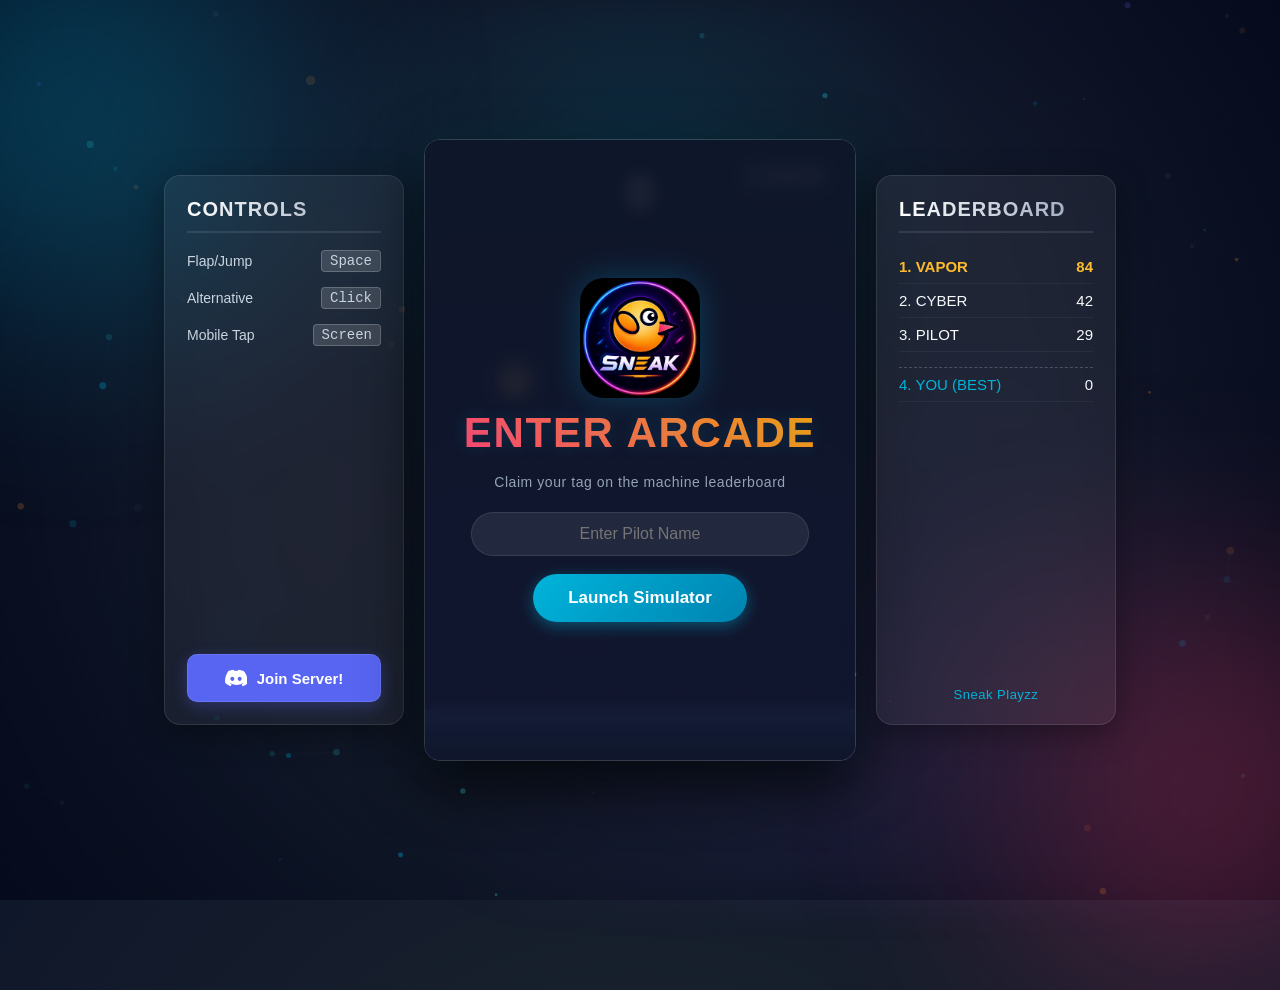
==== flappybird.html @ 42dae25a "Initial site upload" ====
<!DOCTYPE html>
<html lang="en">
<head>
    <meta charset="UTF-8">
    <meta name="viewport" content="width=device-width, initial-scale=1.0, maximum-scale=1.0, user-scalable=no">
    <title> Sneak Flappy Bird </title>
    <link rel="icon" type="image/png" href="assets/favicon.png">
    <link rel="shortcut icon" href="favicon.ico">
    <link rel="stylesheet" href="particleBackground.css">
    <link rel="stylesheet" href="styles.css">
    <style>
        :root {
            --glass-bg: rgba(255, 255, 255, 0.06);
            --glass-border: rgba(255, 255, 255, 0.1);
            --neon-blue: #00b4db;
            --neon-pink: #ff416c;
            --discord-color: #5865F2;
        }

        body {
            margin: 0;
            padding: 0;
            background: radial-gradient(circle at center, #1e272e 0%, #0f172a 100%);
            display: flex;
            justify-content: center;
            align-items: center;
            min-height: 100vh;
            font-family: 'Segoe UI', Tahoma, Geneva, Verdana, sans-serif;
            overflow-x: hidden;
            overflow-y: auto;
            color: #f8fafc;
            box-sizing: border-box;
        }

        /* Ambient glowing background shapes */
        .bg-glow {
            position: absolute;
            width: 400px;
            height: 400px;
            filter: blur(120px);
            opacity: 0.3;
            z-index: 1;
            border-radius: 50%;
            pointer-events: none;
        }
        .bg-glow.left { top: -10%; left: -10%; background: var(--neon-blue); }
        .bg-glow.right { bottom: -10%; right: -10%; background: var(--neon-pink); }

        /* Responsive Dashboard Wrap */
        #appWrapper {
            display: flex;
            flex-direction: row;
            align-items: center;
            justify-content: center;
            gap: 20px;
            z-index: 2;
            padding: 20px;
            width: 100%;
            max-width: 1100px;
            box-sizing: border-box;
        }

        /* Glassmorphic Side Panels */
        .glass-panel {
            width: 240px;
            height: 550px;
            background: var(--glass-bg);
            backdrop-filter: blur(16px);
            -webkit-backdrop-filter: blur(16px);
            border: 1px solid var(--glass-border);
            border-radius: 16px;
            padding: 22px;
            box-shadow: 0 8px 32px 0 rgba(0, 0, 0, 0.37);
            display: flex;
            flex-direction: column;
            justify-content: space-between;
            box-sizing: border-box;
            transition: order 0.3s ease;
        }

        .glass-panel h2 {
            margin-top: 0;
            font-size: 20px;
            letter-spacing: 1px;
            background: linear-gradient(to right, #fff, #94a3b8);
            background-clip: text;
            -webkit-background-clip: text;
            -webkit-text-fill-color: transparent;
            border-bottom: 2px solid var(--glass-border);
            padding-bottom: 10px;
        }

        .shortcut-list {
            list-style: none;
            padding: 0;
            margin: 0;
        }

        .shortcut-list li {
            margin-bottom: 15px;
            font-size: 14px;
            color: #cbd5e1;
            display: flex;
            justify-content: space-between;
            align-items: center;
        }

        .shortcut-list kbd {
            background: rgba(255,255,255,0.15);
            padding: 2px 8px;
            border-radius: 4px;
            font-family: monospace;
            border: 1px solid rgba(255,255,255,0.2);
        }

        /* Discord Button Styling */
        .discord-btn {
            display: flex;
            align-items: center;
            justify-content: center;
            gap: 10px;
            background: var(--discord-color);
            color: white;
            text-decoration: none;
            font-weight: bold;
            font-size: 15px;
            padding: 12px;
            border-radius: 10px;
            transition: all 0.2s ease-in-out;
            box-shadow: 0 4px 15px rgba(88, 101, 242, 0.3);
            border: 1px solid rgba(255, 255, 255, 0.1);
        }

        .discord-btn:hover {
            transform: translateY(-2px);
            box-shadow: 0 6px 20px rgba(88, 101, 242, 0.5);
            filter: brightness(1.1);
        }

        .discord-btn:active {
            transform: translateY(1px);
        }

        .discord-icon {
            width: 22px;
            height: 22px;
            fill: currentColor;
        }

        /* Leaderboard items styling */
        .leaderboard-item {
            display: flex;
            justify-content: space-between;
            padding: 8px 0;
            border-bottom: 1px solid rgba(255,255,255,0.05);
            font-size: 15px;
        }
        .rank-1 { color: #fdbb2d; font-weight: bold; }

        /* Main Game Wrapper */
        #gameContainer {
            position: relative;
            box-shadow: 0 20px 60px rgba(0, 0, 0, 0.8), 0 0 40px rgba(0, 180, 219, 0.1);
            border-radius: 16px;
            overflow: hidden;
            border: 1px solid rgba(255, 255, 255, 0.15);
            width: 100%;
            max-width: 430px;
            aspect-ratio: 430 / 620;
        }

        canvas {
            display: block;
            width: 100%;
            height: 100%;
            background: linear-gradient(to bottom, #0f172a, #1e1b4b, #2e1065);
        }

        #scoreBoard {
            position: absolute;
            top: 25px;
            left: 50%;
            transform: translateX(-50%);
            color: white;
            font-size: 46px;
            font-weight: 900;
            text-shadow: 0 4px 12px rgba(0,0,0,0.6);
            z-index: 10;
        }

        /* Sound Button Container Overlay */
        #audioToggle {
            position: absolute;
            top: 20px;
            right: 20px;
            z-index: 12;
            background: rgba(255,255,255,0.1);
            border: 1px solid rgba(255,255,255,0.2);
            backdrop-filter: blur(5px);
            color: white;
            padding: 8px 12px;
            border-radius: 20px;
            cursor: pointer;
            font-size: 12px;
            font-weight: bold;
            display: flex;
            align-items: center;
            gap: 5px;
            transition: all 0.2s;
        }
        #audioToggle:hover { background: rgba(255,255,255,0.2); }

        /* Shared Screen Layout Components */
        .overlay-screen {
            position: absolute;
            top: 0;
            left: 0;
            width: 100%;
            height: 100%;
            background: rgba(15, 23, 42, 0.9);
            backdrop-filter: blur(8px);
            -webkit-backdrop-filter: blur(8px);
            z-index: 20;
            display: flex;
            flex-direction: column;
            justify-content: center;
            align-items: center;
            padding: 30px;
            box-sizing: border-box;
            text-align: center;
        }

        #gameOverScreen { display: none; }

        .overlay-screen h1 {
            font-size: 42px;
            margin: 0 0 10px 0;
            background: linear-gradient(45deg, var(--neon-pink), #f59e0b);
            background-clip: text;
            -webkit-background-clip: text;
            -webkit-text-fill-color: transparent;
            font-weight: 800;
        }

        .gate-input {
            background: rgba(255, 255, 255, 0.08);
            border: 1px solid var(--glass-border);
            padding: 12px 20px;
            border-radius: 25px;
            color: white;
            font-size: 16px;
            outline: none;
            margin-bottom: 18px;
            text-align: center;
            width: 80%;
            transition: border-color 0.2s;
        }
        .gate-input:focus {
            border-color: var(--neon-blue);
        }

        .arcade-btn {
            padding: 14px 35px;
            font-size: 17px;
            background: linear-gradient(135deg, var(--neon-blue), #0083b0);
            color: white;
            border: none;
            border-radius: 30px;
            cursor: pointer;
            font-weight: bold;
            box-shadow: 0 4px 15px rgba(0, 180, 219, 0.4);
            transition: transform 0.2s, box-shadow 0.2s;
        }
        .arcade-btn:hover { 
            transform: translateY(-2px); 
            box-shadow: 0 6px 20px rgba(0, 180, 219, 0.6);
        }
        .arcade-btn:active { transform: translateY(1px); }

        /* Responsive Mobile Breakpoints */
        @media (max-width: 950px) {
            #appWrapper {
                flex-direction: column;
                height: auto;
                align-items: center;
                padding: 10px;
            }
            #gameContainer {
                order: 1;
                max-width: 95vw;
                width: 100%;
            }
            .glass-panel {
                order: 2;
                width: 100%;
                max-width: 430px;
                height: auto;
                gap: 20px;
            }
            .glass-panel h2 {
                margin-bottom: 10px;
            }
        }
    </style>
</head>
<body>

    <div class="bg-glow left"></div>
    <div class="bg-glow right"></div>

    <div id="appWrapper">
        <div class="glass-panel">
            <div>
                <h2>CONTROLS</h2>
                <ul class="shortcut-list">
                    <li>Flap/Jump <kbd>Space</kbd></li>
                    <li>Alternative <kbd>Click</kbd></li>
                    <li>Mobile Tap <kbd>Screen</kbd></li>
                </ul>
            </div>
            
            <a href="https://discord.gg/Hb5ZTJkREE" target="_blank" class="discord-btn">
                <svg class="discord-icon" viewBox="0 0 127.14 96.36" xmlns="http://www.w3.org/2000/svg">
                    <path d="M107.7,8.07A105.15,105.15,0,0,0,77.26,0a77.19,77.19,0,0,0-3.3,6.83A96.67,96.67,0,0,0,53.22,6.83,77.19,77.19,0,0,0,49.88,0,105.15,105.15,0,0,0,19.44,8.07C3.66,31.58-1.86,54.65,1,77.53A105.73,105.73,0,0,0,32,96.36a74.37,74.37,0,0,0,6.71-11,68.6,68.6,0,0,1-10.57-5.12c.9-.65,1.76-1.34,2.58-2a75.58,75.58,0,0,0,72.9,0c.82.71,1.68,1.4,2.58,2a68.43,68.43,0,0,1-10.57,5.12,77.72,77.72,0,0,0,6.71,11,105.54,105.54,0,0,0,31.06-18.83C130.63,48.22,124.75,25.4,107.7,8.07ZM42.45,65.69C36.18,65.69,31,60,31,53S36.18,40.36,42.45,40.36,53.83,46,53.83,53,48.72,65.69,42.45,65.69Zm42.24,0C78.41,65.69,73.24,60,73.24,53S78.41,40.36,84.69,40.36,96.07,46,96.07,53,91,65.69,84.69,65.69Z"/>
                </svg>
                Join Server!
            </a>
        </div>

        <div id="gameContainer">
            <div id="gateScreen" class="overlay-screen">
                <header class="brand-hero" aria-label="Site brand">
                    <img class="brand-logo" src="assets/logo.png" alt="Sneak Flappy Bird logo" width="120" height="120" loading="eager">
                    <h1 class="brand-title">ENTER ARCADE</h1>
                    <p class="brand-subtitle">Claim your tag on the machine leaderboard</p>
                </header>
                <input type="text" id="playerNameInput" class="gate-input" placeholder="Enter Pilot Name" maxlength="10">
                <button class="arcade-btn" onclick="registerUser()">Launch Simulator</button>
            </div>

            <div id="gameOverScreen" class="overlay-screen">
                <h1>GAME OVER</h1>
                <p id="runSummaryText" style="color:#94a3b8; margin-bottom:20px; font-size: 15px;"></p>
                <button class="arcade-btn" id="restartBtn" onclick="resetGame()">Play Again</button>
            </div>

            <button id="audioToggle" onclick="toggleMute(event)">🔊 Audio On</button>
            <div id="scoreBoard">0</div>
            <canvas id="gameCanvas" width="430" height="620"></canvas>
        </div>

        <div class="glass-panel">
            <div>
                <h2>LEADERBOARD</h2>
                <div id="leaderboardListing">
                    <div class="leaderboard-item rank-1"><span>1. VAPOR</span><span>84</span></div>
                    <div class="leaderboard-item"><span>2. CYBER</span><span>42</span></div>
                    <div class="leaderboard-item"><span>3. PILOT</span><span>29</span></div>
                </div>
                <div class="leaderboard-item" id="playerBestRow" style="margin-top: 15px; border-top: 1px dashed rgba(255,255,255,0.2);">
                    <span id="localProfileName" style="color: var(--neon-blue);">4. YOU (BEST)</span><span id="bestScoreText">0</span>
                </div>
            </div>
            <div style="text-align: center; font-size: 13px; color: var(--neon-blue); letter-spacing: 0.5px;" id="sysStatusNode">
                Sneak Playzz
            </div>
        </div>
    </div>

    <script src="particleBackground.js"></script>
    <script>
        const canvas = document.getElementById("gameCanvas");
        const ctx = canvas.getContext("2d");
        const scoreBoard = document.getElementById("scoreBoard");
        const gameOverScreen = document.getElementById("gameOverScreen");
        const gateScreen = document.getElementById("gateScreen");
        const bestScoreText = document.getElementById("bestScoreText");
        const localProfileName = document.getElementById("localProfileName");
        const runSummaryText = document.getElementById("runSummaryText");

        // CLOUD LEADERBOARD CONFIG
        const LEADERBOARD_API_URL = "https://api.jsonbin.io/v3/b/6a5b9db0f5f4af5e29a1028c";
        const LEADERBOARD_API_KEY = "$2a$10$KERegVrvMbXZyPPWSlQdGuGZecTV4iZdWMMesr.3PvCdQwcXDiRtC";
        const LEADERBOARD_WRITE_METHOD = "PUT";
        const LEADERBOARD_STORAGE_KEY = "flappyBirdLocalLeaderboard";
        const FALLBACK_LEADERBOARD = [
            { name: "VAPOR", score: 84, timestamp: Date.now() - 86400000 },
            { name: "CYBER", score: 42, timestamp: Date.now() - 172800000 },
            { name: "PILOT", score: 29, timestamp: Date.now() - 259200000 }
        ];

        function buildLeaderboardHeaders(extraHeaders = {}) {
            const headers = {
                "Content-Type": "application/json",
                ...extraHeaders
            };

            if (LEADERBOARD_API_KEY) {
                headers["X-Master-Key"] = LEADERBOARD_API_KEY;
            }

            return headers;
        }

        function readLocalLeaderboard() {
            try {
                const saved = localStorage.getItem(LEADERBOARD_STORAGE_KEY);
                if (!saved) return FALLBACK_LEADERBOARD;

                const parsed = JSON.parse(saved);
                if (Array.isArray(parsed)) {
                    return parsed.filter(Boolean).map((entry) => ({
                        name: String(entry.name || "PILOT").slice(0, 12).toUpperCase(),
                        score: Number(entry.score) || 0,
                        timestamp: Number(entry.timestamp) || Date.now()
                    }));
                }
            } catch (error) {
                console.warn("Leaderboard local cache unavailable:", error);
            }

            return FALLBACK_LEADERBOARD;
        }

        function normalizeLeaderboardPayload(payload) {
            if (Array.isArray(payload)) return payload;
            if (payload && Array.isArray(payload.record)) return payload.record;
            if (payload && Array.isArray(payload.data)) return payload.data;
            if (payload && Array.isArray(payload.value)) return payload.value;
            return [];
        }

        function sortAndLimitLeaderboard(records) {
            return records
                .filter((entry) => entry && typeof entry === "object" && Number.isFinite(Number(entry.score)))
                .map((entry) => ({
                    name: String(entry.name || "PILOT").slice(0, 12).toUpperCase(),
                    score: Number(entry.score),
                    timestamp: Number(entry.timestamp) || Date.now()
                }))
                .sort((a, b) => b.score - a.score || a.timestamp - b.timestamp)
                .slice(0, 5);
        }

        function renderLeaderboardUI(scores) {
            const leaderboardContainer = document.getElementById("leaderboardListing");
            if (!leaderboardContainer) return;

            leaderboardContainer.innerHTML = "";
            const safeScores = Array.isArray(scores) && scores.length > 0 ? scores : readLocalLeaderboard();

            safeScores.forEach((entry, index) => {
                const row = document.createElement("div");
                row.className = `leaderboard-item${index === 0 ? " rank-1" : ""}`;
                row.innerHTML = `<span>${index + 1}. ${entry.name}</span><span>${entry.score}</span>`;
                leaderboardContainer.appendChild(row);
            });

            if (!safeScores.length) {
                const row = document.createElement("div");
                row.className = "leaderboard-item";
                row.innerHTML = `<span>Awaiting scores</span><span>—</span>`;
                leaderboardContainer.appendChild(row);
            }
        }

        async function fetchGlobalLeaderboard() {
            try {
                const response = await fetch(LEADERBOARD_API_URL, {
                    method: "GET",
                    headers: buildLeaderboardHeaders()
                });

                if (!response.ok) throw new Error(`Leaderboard fetch failed: ${response.status}`);

                const payload = await response.json();
                const records = normalizeLeaderboardPayload(payload);
                const rankedScores = sortAndLimitLeaderboard(records);

                localStorage.setItem(LEADERBOARD_STORAGE_KEY, JSON.stringify(rankedScores));
                renderLeaderboardUI(rankedScores);
            } catch (error) {
                console.warn("Cloud leaderboard unavailable, using fallback:", error);
                const fallbackScores = readLocalLeaderboard();
                renderLeaderboardUI(fallbackScores);
            }
        }

        async function submitScoreToGlobal(playerName, finalScore) {
            if (finalScore <= 0) return;

            const safeName = String(playerName || "PILOT").trim().toUpperCase();
            const newEntry = {
                name: safeName.slice(0, 12),
                score: Math.max(0, Math.floor(finalScore)),
                timestamp: Date.now()
            };

            try {
                const response = await fetch(LEADERBOARD_API_URL, {
                    method: "GET",
                    headers: buildLeaderboardHeaders()
                });

                if (!response.ok) throw new Error(`Read failed: ${response.status}`);

                const payload = await response.json();
                const existing = normalizeLeaderboardPayload(payload);
                const merged = sortAndLimitLeaderboard([...existing, newEntry]);

                const writeResponse = await fetch(LEADERBOARD_API_URL, {
                    method: LEADERBOARD_WRITE_METHOD,
                    headers: buildLeaderboardHeaders(),
                    body: JSON.stringify(merged)
                });

                if (!writeResponse.ok) throw new Error(`Write failed: ${writeResponse.status}`);

                localStorage.setItem(LEADERBOARD_STORAGE_KEY, JSON.stringify(merged));
                await fetchGlobalLeaderboard();
            } catch (error) {
                console.warn("Could not sync score to cloud leaderboard:", error);
                const fallbackScores = sortAndLimitLeaderboard([...readLocalLeaderboard(), newEntry]);
                localStorage.setItem(LEADERBOARD_STORAGE_KEY, JSON.stringify(fallbackScores));
                renderLeaderboardUI(fallbackScores);
            }
        }

        // GLOBAL CONFIG & CORE STATES
        let playerIdentity = "YOU";
        let isRegistered = false;

        let audioCtx = null;
        let bgMusicInterval = null;
        let isMuted = false;
        let musicStep = 0;

        const GRAVITY = 0.14;       
        const FLAP = -4.2;          
        const MAX_FALL = 6.5;         
        const SPAWN_RATE = 115;     
        const PIPE_SPEED = 2.0;     
        const PIPE_GAP = 175;       
        const PIPE_WIDTH = 75;

        let bird;
        let pipes = [];
        let frameCount = 0;
        let score = 0;
        let highScore = 0;
        let isGameOver = false;
        let gameStarted = false;
        let bgOffset = 0;

        // USER IDENTITY ENGINE
        function registerUser() {
            const fieldVal = document.getElementById("playerNameInput").value.trim();
            if(fieldVal.length > 0) {
                playerIdentity = fieldVal.toUpperCase();
            } else {
                playerIdentity = "PILOT";
            }
            localProfileName.innerText = `• ${playerIdentity} (BEST)`;
            document.getElementById("sysStatusNode").innerText = `Pilot: ${playerIdentity}`;
            
            isRegistered = true;
            gateScreen.style.display = "none";
            
            // Warm up Audio Context cleanly inside a user interaction callback block
            initAudio();
        }

        // AUDIO GENERATION PARSER
        function initAudio() {
            if (!audioCtx) {
                audioCtx = new (window.AudioContext || window.webkitAudioContext)();
                startBackgroundMusic();
            }
        }

        function playTone(freq, type, duration, startTime, volume = 0.1) {
            if (isMuted || !audioCtx) return;
            try {
                let osc = audioCtx.createOscillator();
                let gainNode = audioCtx.createGain();
                osc.type = type;
                osc.frequency.setValueAtTime(freq, startTime);
                
                gainNode.gain.setValueAtTime(volume, startTime);
                gainNode.gain.exponentialRampToValueAtTime(0.0001, startTime + duration);
                
                osc.connect(gainNode);
                gainNode.connect(audioCtx.destination);
                osc.start(startTime);
                osc.stop(startTime + duration);
            } catch(e) {}
        }

        function startBackgroundMusic() {
            if (bgMusicInterval) clearInterval(bgMusicInterval);
            
            const notes = [110, 130, 146, 165, 110, 130, 196, 165]; 
            bgMusicInterval = setInterval(() => {
                if (!isGameOver && gameStarted && !isMuted && audioCtx) {
                    let now = audioCtx.currentTime;
                    playTone(notes[musicStep % notes.length], 'triangle', 0.25, now, 0.15);
                    if (musicStep % 4 === 0) {
                        playTone(notes[(musicStep + 2) % notes.length] * 2, 'square', 0.15, now, 0.04);
                    }
                    musicStep++;
                }
            }, 300);
        }

        function playDeathSound() {
            if (isMuted || !audioCtx) return;
            let now = audioCtx.currentTime;
            try {
                let osc = audioCtx.createOscillator();
                let gainNode = audioCtx.createGain();
                osc.type = 'sawtooth';
                osc.frequency.setValueAtTime(300, now);
                osc.frequency.exponentialRampToValueAtTime(40, now + 0.6);
                
                gainNode.gain.setValueAtTime(0.3, now);
                gainNode.gain.linearRampToValueAtTime(0.01, now + 0.6);
                
                osc.connect(gainNode);
                gainNode.connect(audioCtx.destination);
                osc.start(now);
                osc.stop(now + 0.6);
            } catch(e) {}
        }

        function toggleMute(e) {
            e.stopPropagation();
            isMuted = !isMuted;
            document.getElementById("audioToggle").innerText = isMuted ? "🔇 Muted" : "🔊 Audio On";
        }

        // ENTITY MODEL DESIGN SCHEMAS
        class Bird {
            constructor() {
                this.x = 90;
                this.y = 240;
                this.radius = 15;
                this.velocity = 0;
                this.angle = 0;
                this.wingWave = 0;
            }

            draw() {
                ctx.save();
                ctx.translate(this.x, this.y);
                this.angle = Math.min(Math.max(this.velocity * 0.08, -0.4), 0.7);
                ctx.rotate(this.angle);

                ctx.shadowBlur = 10;
                ctx.shadowColor = "#ffbe76";

                let gradient = ctx.createRadialGradient(-2, -2, 2, 0, 0, this.radius);
                gradient.addColorStop(0, '#fff');
                gradient.addColorStop(0.6, '#ffbe76');
                gradient.addColorStop(1, '#f0932b');

                ctx.beginPath();
                ctx.arc(0, 0, this.radius, 0, Math.PI * 2);
                ctx.fillStyle = gradient;
                ctx.fill();
                ctx.strokeStyle = "#130f40";
                ctx.lineWidth = 2;
                ctx.stroke();

                // Eye
                ctx.shadowBlur = 0;
                ctx.beginPath();
                ctx.arc(5, -5, 3.5, 0, Math.PI * 2);
                ctx.fillStyle = "#fff";
                ctx.fill();
                ctx.stroke();
                ctx.beginPath();
                ctx.arc(6, -5, 1.2, 0, Math.PI * 2);
                ctx.fillStyle = "#000";
                ctx.fill();

                // Orange Beak
                ctx.beginPath();
                ctx.fillStyle = "#ff7675";
                ctx.moveTo(11, -3);
                ctx.lineTo(21, 1);
                ctx.lineTo(10, 5);
                ctx.fill();
                ctx.stroke();

                // Wing Flap animation
                this.wingWave += 0.25;
                let wingY = Math.sin(this.wingWave) * 3;
                ctx.beginPath();
                ctx.fillStyle = "#f0932b";
                ctx.ellipse(-6, wingY, 7, 4, Math.PI / 4, 0, Math.PI * 2);
                ctx.fill();
                ctx.stroke();

                ctx.restore();
            }

            update() {
                if (gameStarted) {
                    this.velocity += GRAVITY;
                    if (this.velocity > MAX_FALL) this.velocity = MAX_FALL;
                    this.y += this.velocity;
                }
                if (this.y + this.radius >= canvas.height - 50) {
                    this.y = canvas.height - 50 - this.radius;
                    endGame();
                }
                if (this.y - this.radius <= 0) {
                    this.y = this.radius;
                    this.velocity = 0;
                }
            }

            flap() {
                if(!isRegistered) return;
                initAudio(); 
                if (!gameStarted) gameStarted = true;
                if (!isGameOver) {
                    this.velocity = FLAP;
                    playTone(440, 'sine', 0.08, audioCtx.currentTime, 0.08); 
                }
            }
        }

        class Pipe {
            constructor() {
                const minH = 60;
                const maxH = canvas.height - PIPE_GAP - 110;
                this.topHeight = Math.floor(Math.random() * (maxH - minH)) + minH;
                this.bottomHeight = canvas.height - this.topHeight - PIPE_GAP - 50;
                this.x = canvas.width;
                this.width = PIPE_WIDTH;
                this.passed = false;
            }

            draw() {
                let pipeGrad = ctx.createLinearGradient(this.x, 0, this.x + this.width, 0);
                pipeGrad.addColorStop(0, '#487eb0');
                pipeGrad.addColorStop(0.3, '#00a8ff');
                pipeGrad.addColorStop(0.7, '#0097e6');
                pipeGrad.addColorStop(1, '#273c75');

                ctx.fillStyle = pipeGrad;
                ctx.strokeStyle = "#1e272e";
                ctx.lineWidth = 2;

                // Top Pipe
                ctx.fillRect(this.x, 0, this.width, this.topHeight);
                ctx.strokeRect(this.x, -5, this.width, this.topHeight + 5);
                ctx.fillRect(this.x - 3, this.topHeight - 22, this.width + 6, 22);
                ctx.strokeRect(this.x - 3, this.topHeight - 22, this.width + 6, 22);

                // Bottom Pipe
                let bottomY = canvas.height - this.bottomHeight - 50;
                ctx.fillRect(this.x, bottomY, this.width, this.bottomHeight);
                ctx.strokeRect(this.x, bottomY, this.width, this.bottomHeight + 5);
                ctx.fillRect(this.x - 3, bottomY, this.width + 6, 22);
                ctx.strokeRect(this.x - 3, bottomY, this.width + 6, 22);
            }

            update() {
                this.x -= PIPE_SPEED;
            }

            collidesWith(bird) {
                let pad = 2; 
                if (bird.x + bird.radius - pad > this.x && bird.x - bird.radius + pad < this.x + this.width) {
                    if (bird.y - bird.radius + pad < this.topHeight) return true;
                    if (bird.y + bird.radius - pad > canvas.height - this.bottomHeight - 50) return true;
                }
                return false;
            }
        }

        // SIMULATED ENVIRONMENT RENDERS
        function drawBackground() {
            ctx.fillStyle = "rgba(30, 27, 75, 0.3)";
            const buildings = [70, 110, 50, 140, 80, 120, 60, 100];
            let bWidth = 65;
            for(let i=0; i<8; i++){
                let xPos = (i * bWidth) - (bgOffset * 0.2) % bWidth;
                ctx.fillRect(xPos, canvas.height - buildings[i] - 50, bWidth - 5, buildings[i]);
            }
            if (gameStarted && !isGameOver) bgOffset += 1;
        }

        function drawGround() {
            let groundGrad = ctx.createLinearGradient(0, canvas.height - 50, 0, canvas.height);
            groundGrad.addColorStop(0, '#9c88ff');
            groundGrad.addColorStop(0.1, '#3f51b5');
            groundGrad.addColorStop(1, '#1a1836');

            ctx.fillStyle = groundGrad;
            ctx.fillRect(0, canvas.height - 50, canvas.width, 50);

            ctx.strokeStyle = "rgba(255,255,255,0.1)";
            ctx.lineWidth = 2;
            ctx.beginPath();
            ctx.moveTo(0, canvas.height - 50);
            ctx.lineTo(canvas.width, canvas.height - 50);
            ctx.stroke();
        }

        // STATE MANAGER ACTIONS
        function init() {
            bird = new Bird();
            pipes = [];
            frameCount = 0;
            score = 0;
            isGameOver = false;
            gameStarted = false;
            scoreBoard.innerText = score;
            gameOverScreen.style.display = "none";
        }

        function endGame() {
            if(!isGameOver) {
                isGameOver = true;
                playDeathSound();
                if(score > highScore) {
                    highScore = score;
                    bestScoreText.innerText = highScore;
                }
                runSummaryText.innerHTML = `Pilot: <b>${playerIdentity}</b><br>Score Achieved: <b>${score}</b>`;
                gameOverScreen.style.display = "flex";
                void submitScoreToGlobal(playerIdentity, score);
            }
        }

        function resetGame() {
            init();
        }

        // LOOP PIPELINE ENGINE
        function animate() {
            ctx.clearRect(0, 0, canvas.width, canvas.height);
            drawBackground();

            if (!gameStarted && isRegistered) {
                ctx.fillStyle = "rgba(255, 255, 255, 0.8)";
                ctx.font = "bold 16px 'Segoe UI'";
                ctx.textAlign = "center";
                ctx.fillText("TAP OR PRESS SPACE TO FLAP", canvas.width / 2, canvas.height / 2 - 20);
                ctx.font = "13px 'Segoe UI'";
                ctx.fillStyle = "rgba(255, 255, 255, 0.45)";
                ctx.fillText("Synth tracks auto-generate upon starting!", canvas.width / 2, canvas.height / 2 + 15);
            }

            if (gameStarted && !isGameOver) {
                frameCount++;
                if (frameCount % SPAWN_RATE === 0) {
                    pipes.push(new Pipe());
                }
            }

            for (let i = pipes.length - 1; i >= 0; i--) {
                pipes[i].update();
                pipes[i].draw();

                if (pipes[i].collidesWith(bird)) {
                    endGame();
                }

                if (!pipes[i].passed && pipes[i].x + pipes[i].width < bird.x) {
                    score++;
                    scoreBoard.innerText = score;
                    pipes[i].passed = true;
                    playTone(660, 'sine', 0.1, audioCtx.currentTime, 0.05);
                }

                if (pipes[i].x + pipes[i].width < 0) {
                    pipes.splice(i, 1);
                }
            }

            bird.update();
            bird.draw();
            drawGround();

            requestAnimationFrame(animate);
        }

        // EVENT ROUTING REGISTRIES
        window.addEventListener("keydown", (e) => {
            if (e.code === "Space") {
                e.preventDefault(); 
                if(!isRegistered) return;
                if (isGameOver) resetGame();
                else bird.flap();
            }
        });

        canvas.addEventListener("mousedown", () => { bird.flap(); });
        canvas.addEventListener("touchstart", (e) => {
            e.preventDefault();
            bird.flap();
        }, { passive: false });

        init();
        fetchGlobalLeaderboard();
        animate();
    </script>
</body>
</html>
---- particleBackground.css ----
/* Premium animated particle canvas background */
body {
    position: relative;
    isolation: isolate;
    background: transparent;
    overflow-x: hidden;
}

body::before {
    content: "";
    position: fixed;
    inset: 0;
    pointer-events: none;
    z-index: -1;
    background:
        radial-gradient(circle at 50% 20%, rgba(0, 200, 255, 0.12), transparent 35%),
        radial-gradient(circle at 70% 85%, rgba(138, 92, 255, 0.10), transparent 40%),
        radial-gradient(circle at 50% 50%, rgba(4, 8, 20, 0.85), transparent 58%);
    filter: blur(22px);
}

.particle-background-canvas {
    position: fixed;
    inset: 0;
    width: 100%;
    height: 100%;
    z-index: -1;
    pointer-events: none;
    display: block;
    background: transparent;
}

/* Keep the center area slightly dimmer so the main game card stays the focus */
body::after {
    content: "";
    position: fixed;
    inset: 0;
    pointer-events: none;
    z-index: -1;
    background: radial-gradient(circle at center, transparent 0%, rgba(2, 6, 23, 0.28) 55%, rgba(2, 6, 23, 0.7) 100%);
}
---- styles.css ----
/* Brand header styling for the launcher hero */
:root {
    --brand-glow: rgba(0, 200, 255, 0.3);
}

@keyframes brandFloat {
    0%, 100% { transform: translateY(0) rotate(0deg); }
    50% { transform: translateY(-5px) rotate(2deg); }
}

@keyframes brandGlow {
    0%, 100% { filter: drop-shadow(0 0 10px rgba(0, 200, 255, 0.25)); }
    50% { filter: drop-shadow(0 0 24px rgba(138, 92, 255, 0.3)); }
}

@keyframes heroFadeIn {
    from {
        opacity: 0;
        transform: translateY(8px);
    }
    to {
        opacity: 1;
        transform: translateY(0);
    }
}

.brand-hero {
    display: flex;
    flex-direction: column;
    align-items: center;
    justify-content: center;
    text-align: center;
    margin-bottom: 22px;
    opacity: 0;
    animation: heroFadeIn 650ms ease-out forwards;
}

.brand-logo {
    width: 120px;
    height: auto;
    display: block;
    margin-bottom: 12px;
    border-radius: 24px;
    object-fit: contain;
    filter: drop-shadow(0 0 16px rgba(0, 200, 255, 0.22));
    animation: brandFloat 4.5s ease-in-out infinite, brandGlow 4.5s ease-in-out infinite;
    transform-origin: center;
    will-change: transform, filter;
}

.brand-title {
    margin: 0;
    font-size: 42px;
    line-height: 1.1;
    letter-spacing: 0.04em;
    font-weight: 800;
    background: linear-gradient(135deg, #ffffff 0%, #8feeff 35%, #9b8cff 100%);
    background-clip: text;
    -webkit-background-clip: text;
    -webkit-text-fill-color: transparent;
    text-shadow: 0 0 18px rgba(0, 200, 255, 0.16);
}

.brand-subtitle {
    margin: 8px 0 0;
    color: #94a3b8;
    font-size: 14px;
    letter-spacing: 0.04em;
}

@media (max-width: 700px) {
    .brand-title {
        font-size: 32px;
    }

    .brand-logo {
        width: 96px;
    }
}

@media (prefers-reduced-motion: reduce) {
    .brand-logo,
    .brand-hero {
        animation: none;
        transition: none;
    }
}
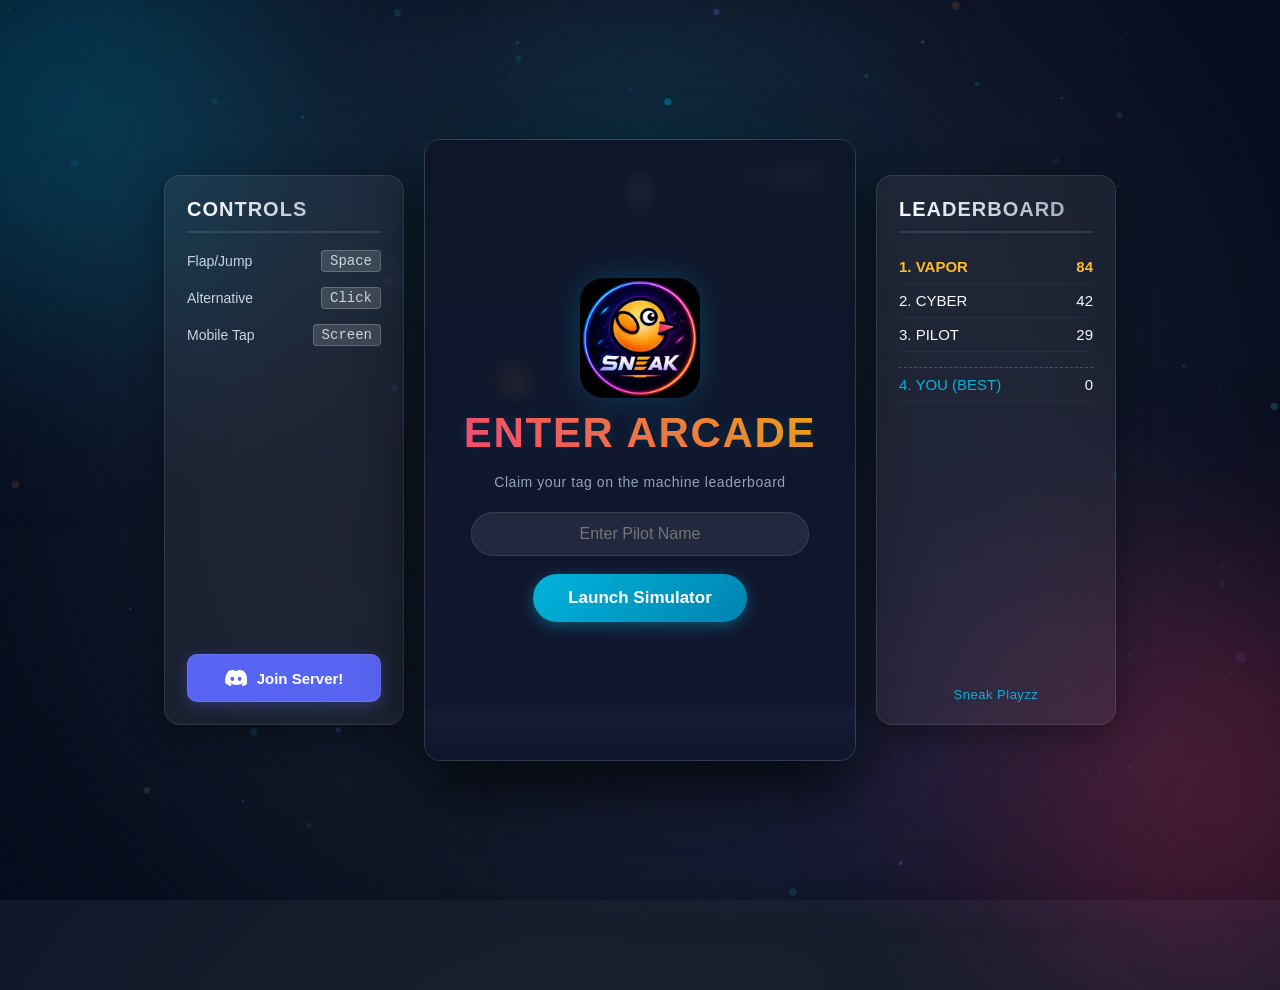
==== commit d2e60c82: "Prepare site for GitHub Pages" ====
--- a/flappybird.html
+++ b/flappybird.html
@@ -4,10 +4,10 @@
     <meta charset="UTF-8">
     <meta name="viewport" content="width=device-width, initial-scale=1.0, maximum-scale=1.0, user-scalable=no">
     <title> Sneak Flappy Bird </title>
-    <link rel="icon" type="image/png" href="assets/favicon.png">
-    <link rel="shortcut icon" href="favicon.ico">
-    <link rel="stylesheet" href="particleBackground.css">
-    <link rel="stylesheet" href="styles.css">
+    <link rel="icon" type="image/png" sizes="32x32" href="./assets/favicon.png">
+    <link rel="shortcut icon" href="./favicon.ico">
+    <link rel="stylesheet" href="./particleBackground.css">
+    <link rel="stylesheet" href="./styles.css">
     <style>
         :root {
             --glass-bg: rgba(255, 255, 255, 0.06);
@@ -330,7 +330,7 @@
         <div id="gameContainer">
             <div id="gateScreen" class="overlay-screen">
                 <header class="brand-hero" aria-label="Site brand">
-                    <img class="brand-logo" src="assets/logo.png" alt="Sneak Flappy Bird logo" width="120" height="120" loading="eager">
+                    <img class="brand-logo" src="./assets/logo.png" alt="Sneak Flappy Bird logo" width="120" height="120" loading="eager">
                     <h1 class="brand-title">ENTER ARCADE</h1>
                     <p class="brand-subtitle">Claim your tag on the machine leaderboard</p>
                 </header>
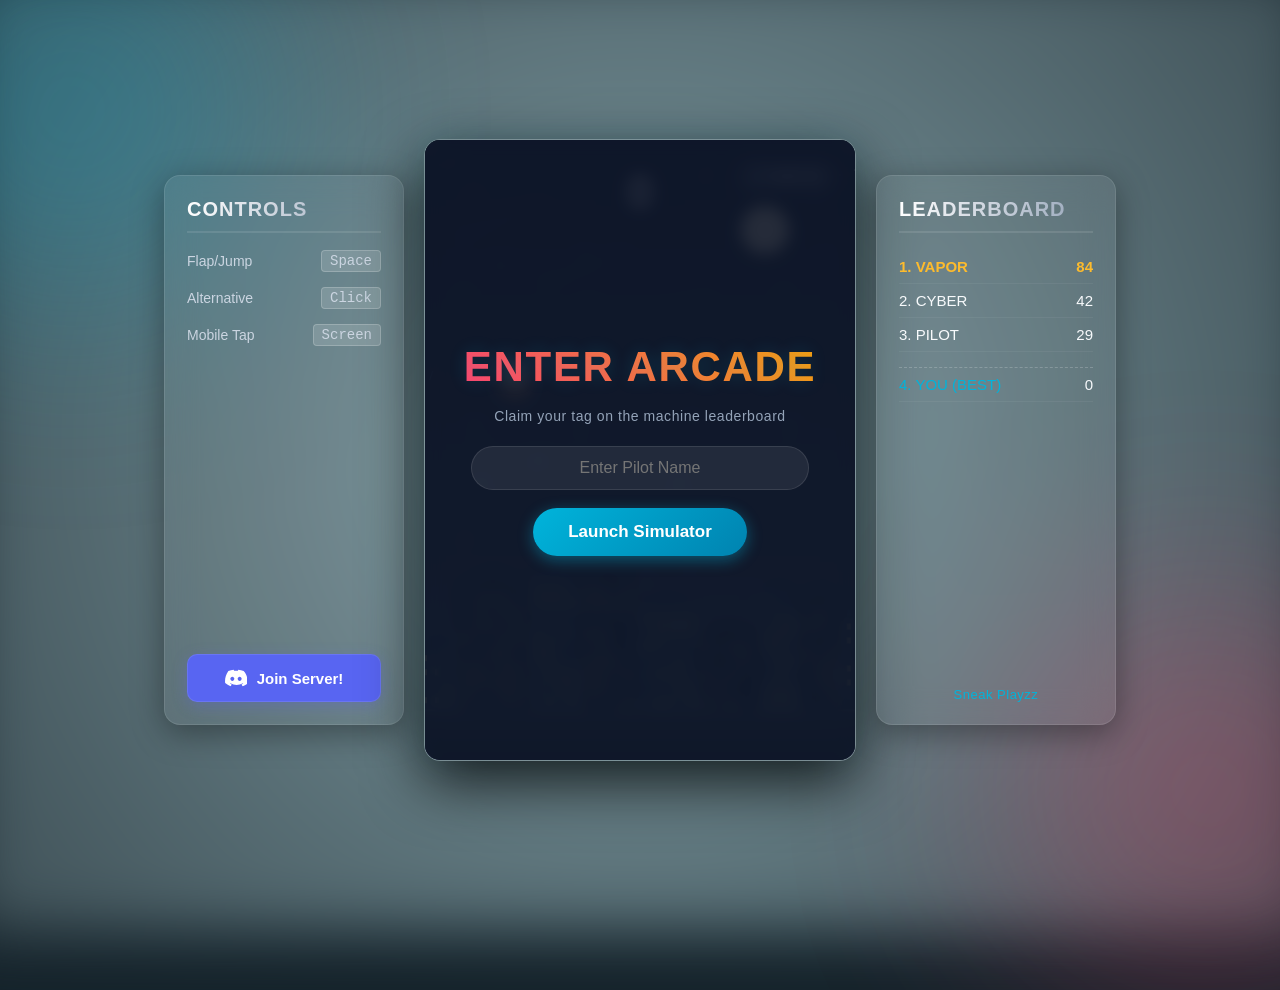
==== commit d9a8877d: "Add changing game environments" ====
--- a/flappybird.html
+++ b/flappybird.html
@@ -6,7 +6,6 @@
     <title> Sneak Flappy Bird </title>
     <link rel="icon" type="image/png" sizes="32x32" href="./assets/favicon.png">
     <link rel="shortcut icon" href="./favicon.ico">
-    <link rel="stylesheet" href="./particleBackground.css">
     <link rel="stylesheet" href="./styles.css">
     <style>
         :root {
@@ -20,7 +19,7 @@
         body {
             margin: 0;
             padding: 0;
-            background: radial-gradient(circle at center, #1e272e 0%, #0f172a 100%);
+            background: #15232b;
             display: flex;
             justify-content: center;
             align-items: center;
@@ -30,6 +29,23 @@
             overflow-y: auto;
             color: #f8fafc;
             box-sizing: border-box;
+        }
+
+        #environmentBackdrop {
+            position: fixed;
+            inset: -32px;
+            z-index: 0;
+            pointer-events: none;
+            background-color: #15232b;
+            background-image: radial-gradient(circle at center, transparent 10%, rgba(5, 12, 18, 0.5) 100%);
+            filter: blur(30px);
+            transition: background-color 3500ms ease;
+        }
+
+        @media (prefers-reduced-motion: reduce) {
+            #environmentBackdrop {
+                transition: none;
+            }
         }
 
         /* Ambient glowing background shapes */
@@ -305,6 +321,7 @@
 </head>
 <body>
 
+    <div id="environmentBackdrop" aria-hidden="true"></div>
     <div class="bg-glow left"></div>
     <div class="bg-glow right"></div>
 
@@ -330,7 +347,6 @@
         <div id="gameContainer">
             <div id="gateScreen" class="overlay-screen">
                 <header class="brand-hero" aria-label="Site brand">
-                    <img class="brand-logo" src="./assets/logo.png" alt="Sneak Flappy Bird logo" width="120" height="120" loading="eager">
                     <h1 class="brand-title">ENTER ARCADE</h1>
                     <p class="brand-subtitle">Claim your tag on the machine leaderboard</p>
                 </header>
@@ -367,7 +383,6 @@
         </div>
     </div>
 
-    <script src="particleBackground.js"></script>
     <script>
         const canvas = document.getElementById("gameCanvas");
         const ctx = canvas.getContext("2d");
@@ -551,6 +566,122 @@
         let isGameOver = false;
         let gameStarted = false;
         let bgOffset = 0;
+        let environment = null;
+        let previousEnvironment = null;
+        let dayNightMilestone = -1;
+        let weatherMilestone = -1;
+        let environmentTransitionProgress = 1;
+
+        const DAY_NIGHT_SCORE_INTERVAL = 10;
+        const WEATHER_SCORE_INTERVAL = 50;
+        const ENVIRONMENT_TRANSITION_FRAMES = 210;
+        const WEATHER_OPTIONS = ["clear", "rain", "snow", "fog"];
+        const CITY_OPTIONS = ["high-rise", "old-town", "industrial", "coastal"];
+
+        function createEnvironment(timeOfDay, weather, city) {
+            const skyline = document.createElement("canvas");
+            skyline.width = canvas.width;
+            skyline.height = canvas.height - 50;
+
+            const skylineCtx = skyline.getContext("2d");
+            const buildings = [];
+            let buildingX = -8;
+
+            while (buildingX < skyline.width) {
+                const width = 28 + Math.random() * 42;
+                const cityHeight = city === "high-rise" ? 150 : city === "old-town" ? 85 : 120;
+                const height = 55 + Math.random() * cityHeight;
+                buildings.push({ x: buildingX, width, height });
+                buildingX += width + 3;
+            }
+
+            buildings.forEach((building, index) => {
+                const top = skyline.height - building.height;
+                skylineCtx.fillStyle = timeOfDay === "night"
+                    ? (index % 2 ? "#172b36" : "#203844")
+                    : (index % 2 ? "#68867d" : "#7d9586");
+                skylineCtx.fillRect(building.x, top, building.width, building.height);
+
+                if (city === "old-town") {
+                    skylineCtx.beginPath();
+                    skylineCtx.moveTo(building.x - 2, top);
+                    skylineCtx.lineTo(building.x + building.width / 2, top - 12);
+                    skylineCtx.lineTo(building.x + building.width + 2, top);
+                    skylineCtx.fill();
+                } else if (city === "high-rise" && index % 3 === 0) {
+                    skylineCtx.fillRect(building.x + building.width / 2 - 1, top - 15, 2, 15);
+                } else if (city === "industrial" && index % 4 === 0) {
+                    skylineCtx.fillRect(building.x + building.width * 0.7, top - 17, 7, 17);
+                }
+
+                for (let windowY = top + 8; windowY < skyline.height - 8; windowY += 14) {
+                    for (let windowX = building.x + 6; windowX < building.x + building.width - 4; windowX += 12) {
+                        const lit = timeOfDay === "night" && Math.random() > 0.45;
+                        skylineCtx.fillStyle = lit ? "#f5d889" : timeOfDay === "night" ? "#314752" : "#a8c7c1";
+                        skylineCtx.fillRect(windowX, windowY, 4, 6);
+                    }
+                }
+            });
+
+            return {
+                city,
+                timeOfDay,
+                weather,
+                skyline,
+                skyTop: timeOfDay === "night" ? "#101d2b" : "#68b6cf",
+                skyBottom: timeOfDay === "night" ? "#30434c" : "#e6c9a0",
+                backdropColor: weather === "fog"
+                    ? "#a8b5ad"
+                    : weather === "rain"
+                        ? "#78949b"
+                        : weather === "snow"
+                            ? "#a7bdc2"
+                            : "#8bb8c0",
+                weatherParticles: Array.from({ length: weather === "rain" ? 38 : 24 }, () => ({
+                    x: Math.random() * canvas.width,
+                    y: Math.random() * (canvas.height - 50),
+                    size: 1 + Math.random() * 2
+                }))
+            };
+        }
+
+        function updateEnvironment() {
+            const nextDayNightMilestone = Math.floor(score / DAY_NIGHT_SCORE_INTERVAL);
+            const nextWeatherMilestone = Math.floor(score / WEATHER_SCORE_INTERVAL);
+            const isFirstEnvironment = environment === null;
+            const timeChanged = nextDayNightMilestone !== dayNightMilestone;
+            const weatherChanged = nextWeatherMilestone !== weatherMilestone;
+
+            if (!isFirstEnvironment && !timeChanged && !weatherChanged) return;
+
+            const pickDifferent = (options, current) => {
+                const available = options.filter((option) => option !== current);
+                return available[Math.floor(Math.random() * available.length)];
+            };
+            const timeOfDay = isFirstEnvironment
+                ? (Math.random() < 0.5 ? "day" : "night")
+                : timeChanged
+                    ? (environment.timeOfDay === "day" ? "night" : "day")
+                    : environment.timeOfDay;
+            const weather = isFirstEnvironment
+                ? WEATHER_OPTIONS[Math.floor(Math.random() * WEATHER_OPTIONS.length)]
+                : weatherChanged
+                    ? pickDifferent(WEATHER_OPTIONS, environment.weather)
+                    : environment.weather;
+            const city = isFirstEnvironment
+                ? CITY_OPTIONS[Math.floor(Math.random() * CITY_OPTIONS.length)]
+                : weatherChanged
+                    ? pickDifferent(CITY_OPTIONS, environment.city)
+                    : environment.city;
+
+            previousEnvironment = environment;
+            environment = createEnvironment(timeOfDay, weather, city);
+            environmentTransitionProgress = previousEnvironment ? 0 : 1;
+            dayNightMilestone = nextDayNightMilestone;
+            weatherMilestone = nextWeatherMilestone;
+            bgOffset = 0;
+            document.getElementById("environmentBackdrop").style.backgroundColor = environment.backdropColor;
+        }
 
         // USER IDENTITY ENGINE
         function registerUser() {
@@ -704,11 +835,11 @@
                 ctx.restore();
             }
 
-            update() {
+            update(deltaFrames) {
                 if (gameStarted) {
-                    this.velocity += GRAVITY;
+                    this.velocity += GRAVITY * deltaFrames;
                     if (this.velocity > MAX_FALL) this.velocity = MAX_FALL;
-                    this.y += this.velocity;
+                    this.y += this.velocity * deltaFrames;
                 }
                 if (this.y + this.radius >= canvas.height - 50) {
                     this.y = canvas.height - 50 - this.radius;
@@ -767,8 +898,8 @@
                 ctx.strokeRect(this.x - 3, bottomY, this.width + 6, 22);
             }
 
-            update() {
-                this.x -= PIPE_SPEED;
+            update(deltaFrames) {
+                this.x -= PIPE_SPEED * deltaFrames;
             }
 
             collidesWith(bird) {
@@ -782,22 +913,92 @@
         }
 
         // SIMULATED ENVIRONMENT RENDERS
-        function drawBackground() {
-            ctx.fillStyle = "rgba(30, 27, 75, 0.3)";
-            const buildings = [70, 110, 50, 140, 80, 120, 60, 100];
-            let bWidth = 65;
-            for(let i=0; i<8; i++){
-                let xPos = (i * bWidth) - (bgOffset * 0.2) % bWidth;
-                ctx.fillRect(xPos, canvas.height - buildings[i] - 50, bWidth - 5, buildings[i]);
-            }
-            if (gameStarted && !isGameOver) bgOffset += 1;
-        }
-
-        function drawGround() {
+        function drawEnvironment(scene, alpha, deltaFrames) {
+            ctx.save();
+            ctx.globalAlpha = alpha;
+            const sky = ctx.createLinearGradient(0, 0, 0, canvas.height - 50);
+            sky.addColorStop(0, scene.skyTop);
+            sky.addColorStop(1, scene.skyBottom);
+            ctx.fillStyle = sky;
+            ctx.fillRect(0, 0, canvas.width, canvas.height - 50);
+
+            if (scene.timeOfDay === "night") {
+                ctx.fillStyle = "rgba(255, 255, 230, 0.8)";
+                for (let i = 0; i < 28; i += 1) {
+                    const x = (i * 83 + 29) % canvas.width;
+                    const y = (i * 47 + 19) % 230;
+                    ctx.fillRect(x, y, 2, 2);
+                }
+                ctx.beginPath();
+                ctx.arc(340, 90, 24, 0, Math.PI * 2);
+                ctx.fillStyle = "#f2e8c9";
+                ctx.fill();
+            } else {
+                ctx.beginPath();
+                ctx.arc(340, 90, 28, 0, Math.PI * 2);
+                ctx.fillStyle = "#ffe4a3";
+                ctx.fill();
+            }
+
+            const skylineOffset = (bgOffset * 0.2) % canvas.width;
+            ctx.drawImage(scene.skyline, -skylineOffset, 0);
+            ctx.drawImage(scene.skyline, canvas.width - skylineOffset, 0);
+
+            if (scene.weather === "rain" || scene.weather === "snow") {
+                scene.weatherParticles.forEach((particle) => {
+                    particle.y += (scene.weather === "rain" ? 7 : 1.2) * deltaFrames;
+                    particle.x += (scene.weather === "rain" ? -1.5 : 0.25) * deltaFrames;
+                    if (particle.y > canvas.height - 50) {
+                        particle.y = 0;
+                        particle.x = Math.random() * canvas.width;
+                    }
+
+                    ctx.beginPath();
+                    if (scene.weather === "rain") {
+                        ctx.moveTo(particle.x, particle.y);
+                        ctx.lineTo(particle.x - 3, particle.y + 9);
+                        ctx.strokeStyle = "rgba(205, 226, 235, 0.55)";
+                        ctx.stroke();
+                    } else {
+                        ctx.arc(particle.x, particle.y, particle.size, 0, Math.PI * 2);
+                        ctx.fillStyle = "rgba(255, 255, 255, 0.8)";
+                        ctx.fill();
+                    }
+                });
+            } else if (scene.weather === "fog") {
+                ctx.fillStyle = "rgba(218, 229, 220, 0.16)";
+                ctx.fillRect(0, 300, canvas.width, 100);
+            }
+
+            ctx.restore();
+        }
+
+        function drawBackground(deltaFrames) {
+            updateEnvironment();
+
+            if (previousEnvironment) {
+                environmentTransitionProgress = Math.min(
+                    1,
+                    environmentTransitionProgress + deltaFrames / ENVIRONMENT_TRANSITION_FRAMES
+                );
+                drawEnvironment(previousEnvironment, 1 - environmentTransitionProgress, deltaFrames);
+                drawEnvironment(environment, environmentTransitionProgress, deltaFrames);
+                if (environmentTransitionProgress === 1) previousEnvironment = null;
+            } else {
+                drawEnvironment(environment, 1, deltaFrames);
+            }
+
+            if (gameStarted && !isGameOver) bgOffset += deltaFrames;
+        }
+
+        function drawGroundForEnvironment(scene, alpha) {
+            ctx.save();
+            ctx.globalAlpha = alpha;
             let groundGrad = ctx.createLinearGradient(0, canvas.height - 50, 0, canvas.height);
-            groundGrad.addColorStop(0, '#9c88ff');
-            groundGrad.addColorStop(0.1, '#3f51b5');
-            groundGrad.addColorStop(1, '#1a1836');
+            const isNight = scene.timeOfDay === "night";
+            groundGrad.addColorStop(0, isNight ? "#34474a" : "#82947d");
+            groundGrad.addColorStop(0.1, isNight ? "#27383d" : "#667b6c");
+            groundGrad.addColorStop(1, isNight ? "#152329" : "#354b43");
 
             ctx.fillStyle = groundGrad;
             ctx.fillRect(0, canvas.height - 50, canvas.width, 50);
@@ -808,6 +1009,16 @@
             ctx.moveTo(0, canvas.height - 50);
             ctx.lineTo(canvas.width, canvas.height - 50);
             ctx.stroke();
+            ctx.restore();
+        }
+
+        function drawGround() {
+            if (previousEnvironment) {
+                drawGroundForEnvironment(previousEnvironment, 1 - environmentTransitionProgress);
+                drawGroundForEnvironment(environment, environmentTransitionProgress);
+            } else {
+                drawGroundForEnvironment(environment, 1);
+            }
         }
 
         // STATE MANAGER ACTIONS
@@ -816,6 +1027,9 @@
             pipes = [];
             frameCount = 0;
             score = 0;
+            bgOffset = 0;
+            dayNightMilestone = -1;
+            weatherMilestone = -1;
             isGameOver = false;
             gameStarted = false;
             scoreBoard.innerText = score;
@@ -841,9 +1055,16 @@
         }
 
         // LOOP PIPELINE ENGINE
-        function animate() {
+        let previousFrameTime = 0;
+
+        function animate(timestamp) {
+            const deltaFrames = previousFrameTime
+                ? Math.min((timestamp - previousFrameTime) / (1000 / 60), 2)
+                : 1;
+            previousFrameTime = timestamp;
+
             ctx.clearRect(0, 0, canvas.width, canvas.height);
-            drawBackground();
+            drawBackground(deltaFrames);
 
             if (!gameStarted && isRegistered) {
                 ctx.fillStyle = "rgba(255, 255, 255, 0.8)";
@@ -856,21 +1077,22 @@
             }
 
             if (gameStarted && !isGameOver) {
-                frameCount++;
-                if (frameCount % SPAWN_RATE === 0) {
+                frameCount += deltaFrames;
+                if (frameCount >= SPAWN_RATE) {
+                    frameCount -= SPAWN_RATE;
                     pipes.push(new Pipe());
                 }
             }
 
             for (let i = pipes.length - 1; i >= 0; i--) {
-                pipes[i].update();
+                if (gameStarted && !isGameOver) pipes[i].update(deltaFrames);
                 pipes[i].draw();
 
-                if (pipes[i].collidesWith(bird)) {
+                if (gameStarted && !isGameOver && pipes[i].collidesWith(bird)) {
                     endGame();
                 }
 
-                if (!pipes[i].passed && pipes[i].x + pipes[i].width < bird.x) {
+                if (gameStarted && !isGameOver && !pipes[i].passed && pipes[i].x + pipes[i].width < bird.x) {
                     score++;
                     scoreBoard.innerText = score;
                     pipes[i].passed = true;
@@ -882,7 +1104,7 @@
                 }
             }
 
-            bird.update();
+            bird.update(deltaFrames);
             bird.draw();
             drawGround();
 
